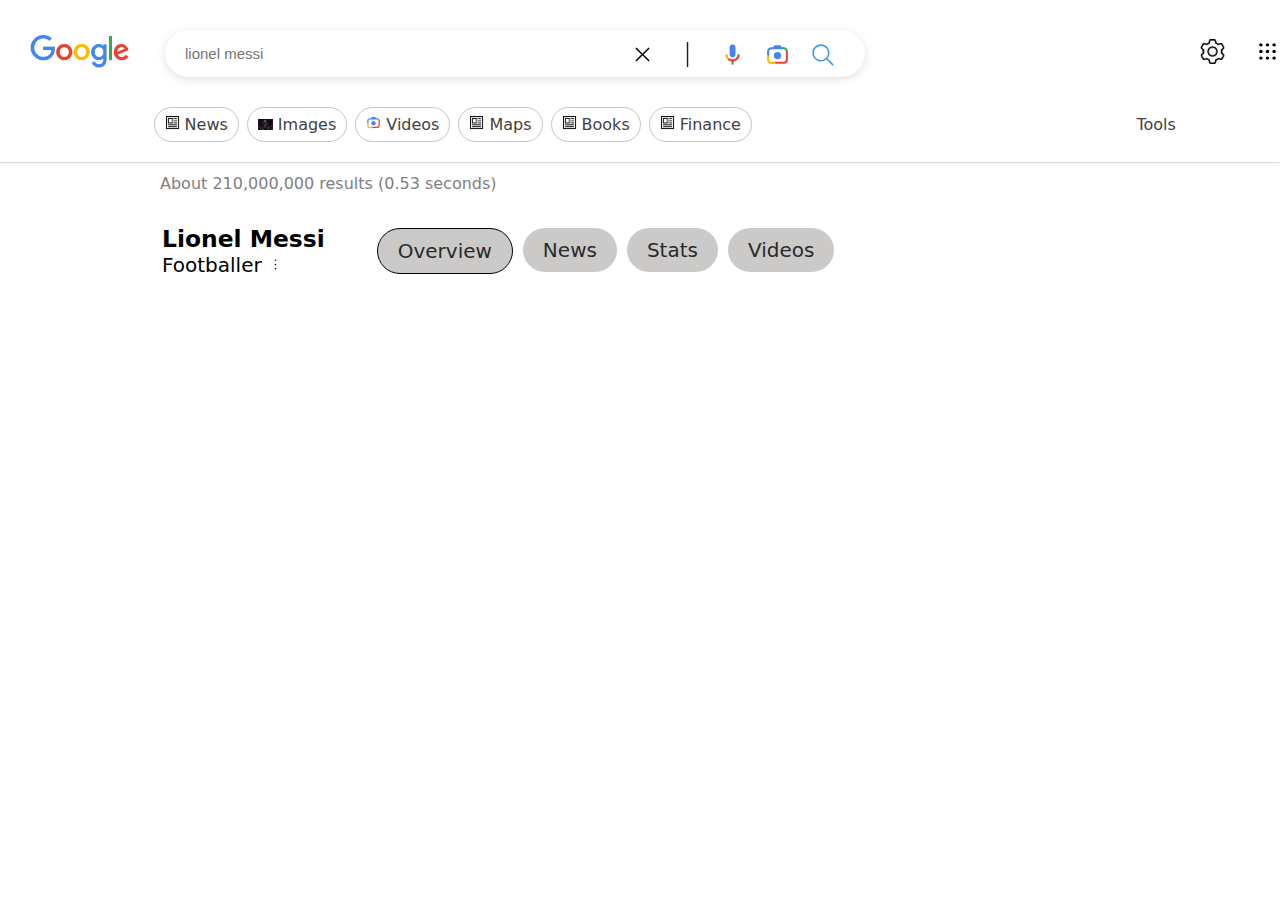
==== index.html @ d9667d5b "first commit" ====
<!DOCTYPE html>
<html lang="en">
  <head>
    <meta charset="UTF-8" />
    <meta http-equiv="X-UA-Compatible" content="IE=edge" />
    <meta name="viewport" content="width=device-width, initial-scale=1.0" />
    <title>Google Search</title>
    <link rel="stylesheet" href="styles.css" />
  </head>
  <body>
    <section class="nav-section">
      <nav class="nav-items">
        <div class="nav-search">
          <a href="#"
            ><img
              src="./img/googlelogo_color.png"
              alt="google-logo"
              width="100px"
          /></a>
          <form class="input-form">
            <div class="input-search">
              <input type="text" placeholder="lionel messi" name="search" />
              <div class="icons">
                <div class="tooltip">
                  <a href="#"
                    ><img src="./img/close_fill.svg" alt="cancel" width="25px"
                  /></a>
                  <span class="tooltiptext">Clear</span>
                </div>
                <div>
                  <a href="#"
                    ><img
                      src="./img/vertical line.png"
                      alt="vertical line"
                      width="25px"
                  /></a>
                </div>
                <div class="tooltip1">
                  <a href="#"
                    ><img src="./img/voicegoogle.png" alt="voice" width="25px"
                  /></a>
                  <span class="tooltiptext">Search by voice</span>
                </div>
                <div class="tooltip2">
                  <a href="#"
                    ><img
                      src="./img/video-google.svg"
                      alt="camera"
                      width="25px"
                  /></a>
                  <span class="tooltiptext">Search by image</span>
                </div>
                <div class="tooltip3">
                  <a href="#"
                    ><img src="./img/searchblue.svg" alt="search" width="25px"
                  /></a>
                  <span class="tooltiptext">Search</span>
                </div>
              </div>
            </div>
          </form>
        </div>
        <div class="apps">
          <div class="tooltip4">
            <a href="#"
              ><img src="./img/settingicon.png" alt="settingicon" width="25px"
            /></a>
            <span class="tooltiptext">Setting</span>
          </div>
          <div class="tooltip5">
            <a href="#"
              ><img src="./img/apps_fill.svg" alt="app" width="25px"
            /></a>
            <span class="tooltiptext">Google apps</span>
          </div>
          <div class="tooltip6">
            <a href="#"
              ><img
                class="profile"
                src="./img/profile.jpg"
                alt="profile"
                width="25px"
            /></a>
            <span class="tooltiptext"
              >Google Account
              <p>Mercy Abu abumercy102@gmail.com</p></span
            >
          </div>
        </div>
      </nav>
      <!-- nav-list section -->
      <div class="list-itemnav">
        <ul class="listitems">
          <a href="#"
            ><li>
              <img src="./img/news-icon.png" alt="news" width="15px" />News
            </li></a
          >
          <a href="#"
            ><li>
              <img src="./img/images.jpg" alt="img" width="15px" />Images
            </li></a
          >
          <a href="#"
            ><li>
              <img
                src="./img/video-google.svg"
                alt="video"
                width="15px"
              />Videos
            </li></a
          >
          <a href="#"
            ><li>
              <img src="./img/news-icon.png" alt="maps" width="15px" />Maps
            </li></a
          >
          <a href="#"
            ><li>
              <img src="./img/news-icon.png" alt="books" width="15px" />Books
            </li></a
          >
          <a href="#"
            ><li>
              <img
                src="./img/news-icon.png"
                alt="finance"
                width="15px"
              />Finance
            </li></a
          >
        </ul>
        <div class="tools">
          <a href="#"><li>Tools</li></a>
        </div>
      </div>
    </section>
    <hr />
    <!-- body section -->
    <section class="body-container">
      <div class="para1">
        <p>About 210,000,000 results (0.53 seconds)</p>
      </div>
      <div class="about-messi">
        <div class="about">
          <h3>Lionel Messi</h3>
          <p>
            Footballer
            <img src="./img/more_vert_fill.svg" alt="more" width="15px" />
          </p>
        </div>
        <!-- <div> -->
          <ul>
            <a href="#"><li class="active">Overview</li></a>
            <a href="#"><li>News</li></a>
            <a href="#"><li>Stats</li></a>
            <a href="#"><li>Videos</li></a>
          </ul>
        <!-- </div> -->
      </div>
    </section>
  </body>
</html>

<!-- You will be working on designing a google search page. Let’s get started.

• Visit <a href="http://www.google.com/"><b><u class="cdx-underline">google.com</u></b></a> and search for either Lionel Messi or Christiano Ronaldo.&nbsp;
• Using HTML and CSS, redesign just the first page of your search result
• Video content in your search result should be replaced with images if you cannot add the actual video content to your design
Scoring Criteria

We would be looking out for;

• How you sectionalize your pages
• Use of font
• Closeness of your design to the search result.
Good luck!! -->
---- styles.css ----
*,
*::before,
*::after {
  margin: 0;
  padding: 0;
  box-sizing: border-box;
}
body {
  font-family: system-ui, -apple-system, BlinkMacSystemFont, "Segoe UI", Roboto,
    Oxygen, Ubuntu, Cantarell, "Open Sans", "Helvetica Neue", sans-serif;
  background: white;
}
/* navigation */
.nav-items {
  display: flex;
  align-items: center;
  padding: 30px;
  gap: 130px;
}
.nav-search {
  display: flex;
  align-items: center;
  gap: 35px;
}
.input-search {
  display: flex;
  align-items: center;
}
.input-form {
  display: flex;
}
.input-form input {
  border: none;
  box-shadow: rgba(99, 99, 99, 0.2) 0px 2px 8px 0px;
  width: 700px;
  padding: 15px 20px;
  border-radius: 30px;
  font-size: 15px;
  color: rgb(201, 196, 196);
}
.icons {
  display: flex;
  gap: 20px;
  text-align: center;
  left: -26%;
  position: relative;
  top: 3px;
  z-index: 1;
}
.apps {
  display: flex;
  gap: 30px;
}
.apps .profile {
  border-radius: 30px;
}
/* tooltip */
.tooltip {
  position: relative;
  display: inline-block;
}
.tooltip .tooltiptext {
  visibility: hidden;
  font-size: 12px;
  width: 35px;
  background-color: rgb(77, 76, 76);
  color: #fff;
  text-align: center;
  padding: 5px 0;
  position: absolute;
  z-index: 1;
  top: 150%;
  left: 93%;
  margin-left: -30px;
  font-weight: 600;
}
.tooltip .tooltiptext::after {
  content: "";
  position: absolute;
  bottom: 100%;
  left: 50%;
  margin-left: -5px;
  border-width: 5px;
  border-style: solid;
  border-color: transparent transparent black transparent;
}
.tooltip:hover .tooltiptext {
  visibility: visible;
}

/* tooltip1 */
.tooltip1 {
  position: relative;
  display: inline-block;
}
.tooltip1 .tooltiptext {
  visibility: hidden;
  font-size: 12px;
  width: 90px;
  background-color: rgb(77, 76, 76);
  color: #fff;
  text-align: center;
  padding: 5px 0;
  position: absolute;
  z-index: 1;
  top: 150%;
  left: 75%;
  margin-left: -52px;
  font-weight: 600;
}
.tooltip1 .tooltiptext::after {
  content: "";
  position: absolute;
  bottom: 100%;
  left: 50%;
  margin-left: -5px;
  border-width: 5px;
  border-style: solid;
  border-color: transparent transparent black transparent;
}
.tooltip1:hover .tooltiptext {
  visibility: visible;
}
/* tooltip2 */
.tooltip2 {
  position: relative;
  display: inline-block;
}
.tooltip2 .tooltiptext {
  visibility: hidden;
  font-size: 12px;
  width: 97px;
  background-color: rgb(77, 76, 76);
  color: #fff;
  text-align: center;
  padding: 5px 0;
  position: absolute;
  z-index: 1;
  top: 150%;
  left: 80%;
  margin-left: -55px;
  font-weight: 600;
}
.tooltip2 .tooltiptext::after {
  content: "";
  position: absolute;
  bottom: 100%;
  left: 50%;
  margin-left: -5px;
  border-width: 5px;
  border-style: solid;
  border-color: transparent transparent black transparent;
}
.tooltip2:hover .tooltiptext {
  visibility: visible;
}
/* tooltip3 */
.tooltip3 {
  position: relative;
  display: inline-block;
}
.tooltip3 .tooltiptext {
  visibility: hidden;
  font-size: 12px;
  width: 50px;
  background-color: rgb(77, 76, 76);
  color: #fff;
  text-align: center;
  padding: 5px 0;
  position: absolute;
  z-index: 1;
  top: 150%;
  left: 80%;
  margin-left: -30px;
  font-weight: 600;
}
.tooltip3 .tooltiptext::after {
  content: "";
  position: absolute;
  bottom: 100%;
  left: 50%;
  margin-left: -5px;
  border-width: 5px;
  border-style: solid;
  border-color: transparent transparent black transparent;
}
.tooltip3:hover .tooltiptext {
  visibility: visible;
}
/* tooltip4 */
.tooltip4 {
  position: relative;
  display: inline-block;
}
.tooltip4 .tooltiptext {
  visibility: hidden;
  width: 50px;
  font-size: 12px;
  background-color: rgb(77, 76, 76);
  color: #fff;
  text-align: center;
  border-radius: 3px;
  padding: 3px 0;
  position: absolute;
  z-index: 1;
  top: 100%;
  left: 50%;
  margin-left: -25px;
  font-weight: 600;
}
.tooltip4:hover {
  background: rgb(242, 241, 241);
  border-radius: 30px;
  /* padding: 4px; */
}
.tooltip4:hover .tooltiptext {
  visibility: visible;
}

/* tooltip5 */
.tooltip5 {
  position: relative;
  display: inline-block;
}
.tooltip5 .tooltiptext {
  visibility: hidden;
  width: 75px;
  font-size: 12px;
  background-color: rgb(77, 76, 76);
  color: #fff;
  text-align: center;
  border-radius: 3px;
  padding: 3px 0;
  position: absolute;
  z-index: 1;
  top: 100%;
  left: 50%;
  margin-left: -35px;
  font-weight: 600;
}
.tooltip5:hover .tooltiptext {
  visibility: visible;
}
.tooltip5:hover {
  background: rgb(242, 241, 241);
  border-radius: 30px;
  /* padding: 4px; */
}
/* tooltip6 */
.tooltip6 {
  position: relative;
  display: inline-block;
}
.tooltip6 .tooltiptext {
  visibility: hidden;
  width: 155px;
  font-size: 12px;
  background-color: rgb(77, 76, 76);
  color: #fff;
  text-align: left;
  border-radius: 3px;
  padding: 3px 8px;
  position: absolute;
  z-index: 1;
  top: 100%;
  left: 0px;
  margin-left: -120px;
  font-weight: 600;
}
.tooltip6:hover .tooltiptext {
  visibility: visible;
}
.tooltip6 .tooltiptext p {
  color: gray;
  text-align: left;
}
.tooltip6:hover {
  background: rgb(242, 241, 241);
  border-radius: 30px;
}

/* nav-list section  */
.list-itemnav {
  width: 76%;
  margin: auto;
  display: flex;
  justify-content: space-between;
  align-items: center;
}
.list-itemnav li {
  list-style-type: none;
  border: 1px solid rgb(200, 195, 195);
  border-radius: 30px;
  padding: 7px 10px;
  color: rgb(67, 65, 65);
}
.list-itemnav li:hover {
  background: rgb(234, 236, 237);
}
.list-itemnav a {
  text-decoration: none;
}
.list-itemnav .listitems img {
  margin-right: 5px;
}
.listitems {
  display: flex;
  gap: 8px;
}
.tools li {
  border: none;
  margin-right: -70px;
}
.tools li:hover {
  background: rgb(234, 236, 237);
  border-radius: 7px;
  text-align: center;
}
hr {
  border-color: rgba(252, 241, 241, 0.366);
  margin-top: 20px;
}
/* .body-container {
  width: 80%;
} */
.body-container .para1 {
  color: gray;
  margin-left: 10em;
  margin-top: 10px;
  font-weight: 400;
}
.about-messi {
  display: flex;
  align-items: center;
  gap: 50px;
  margin-left: 8em;
  margin-top: 30px;
  font-weight: 400;
  font-size: 20px;
}
.about-messi .about {
  margin: 2px;
}
.about-messi li {
  list-style-type: none;
  background: rgb(204, 201, 201);
  border-radius: 30px;
  padding: 10px 20px;
}
.about-messi li:hover {
  background: rgb(156, 153, 153);
}
.about-messi .active {
  border: 1px solid black;
  border-radius: 30px;
  padding: 10px 20px;
}
.about-messi .active:hover {
  background: rgb(204, 201, 201);;
}
.about-messi ul {
  display: flex;
  gap: 10px;
}
.about-messi a {
  text-decoration: none;
  color: rgb(42, 42, 42);
}
.input-form img {
}
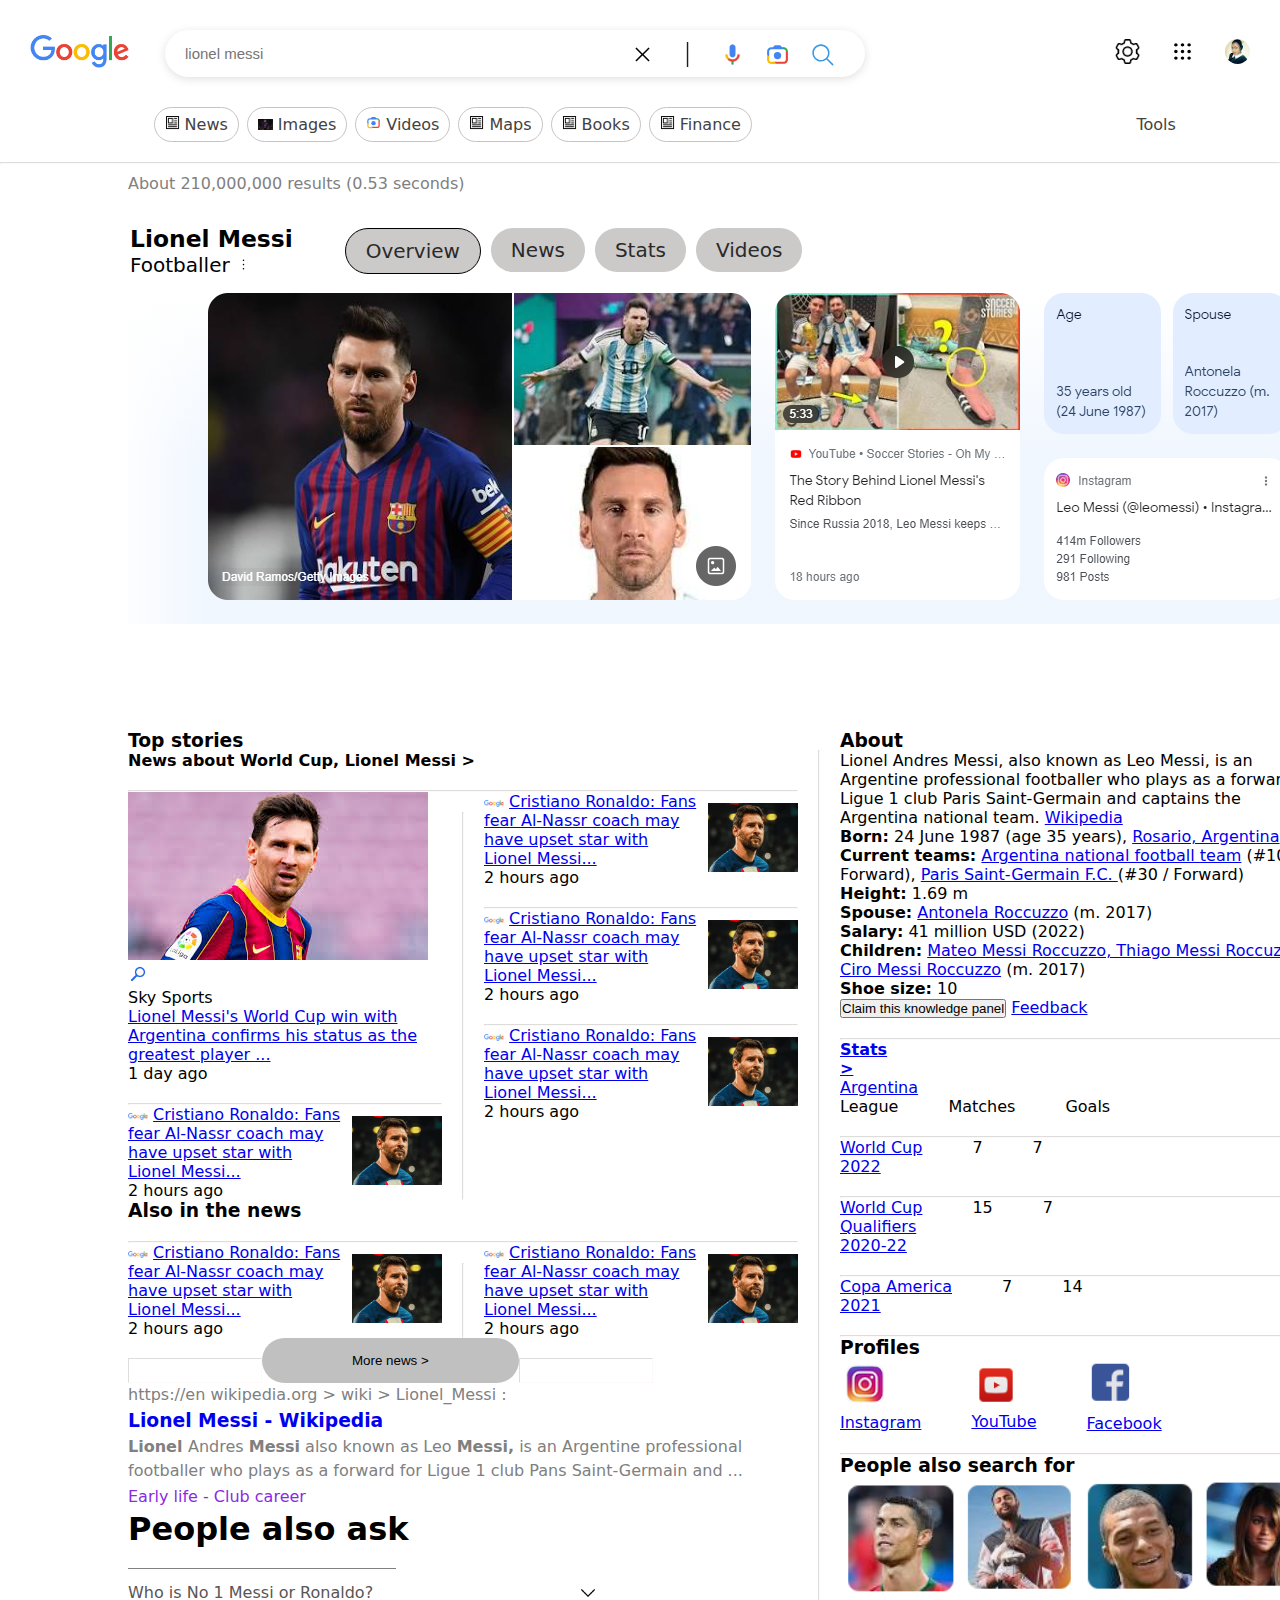
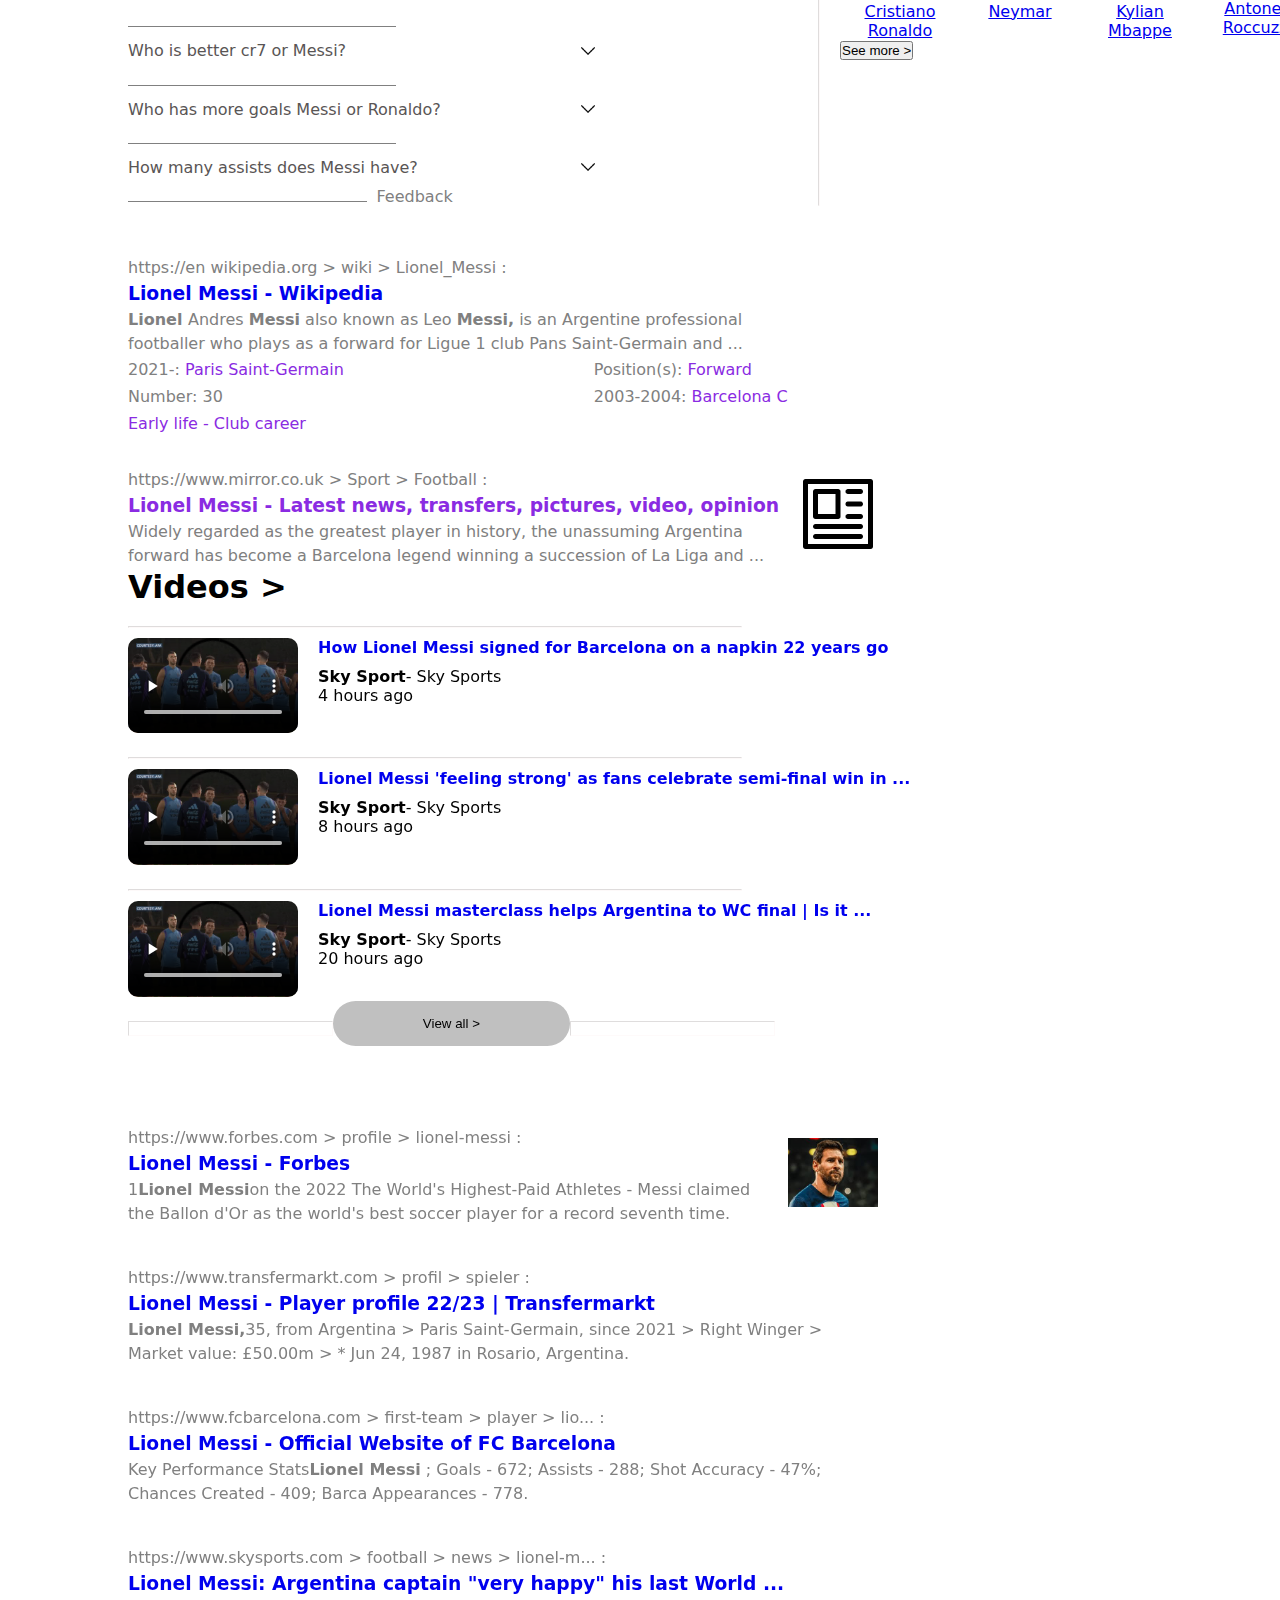
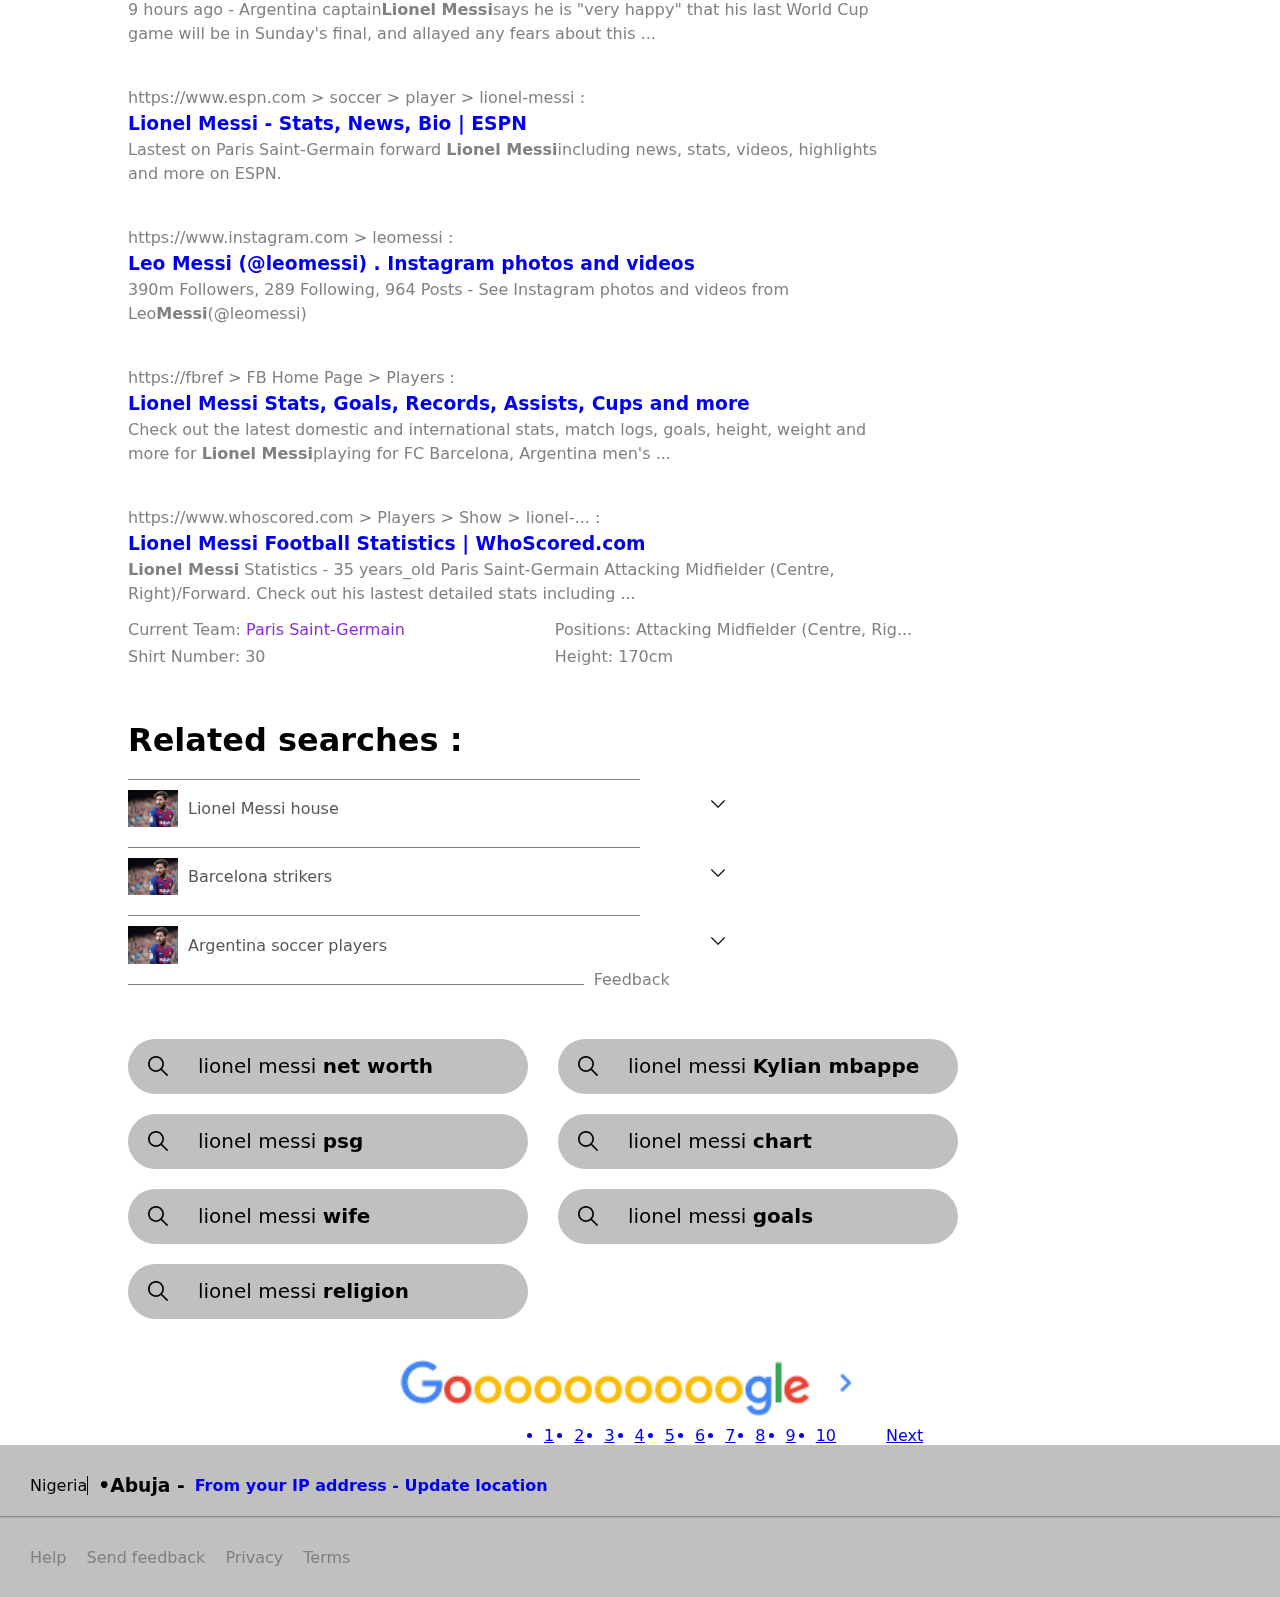
==== commit 01971911: "second commit" ====
--- a/index.html
+++ b/index.html
@@ -137,28 +137,952 @@
     </section>
     <hr />
     <!-- body section -->
-    <section class="body-container">
-      <div class="para1">
-        <p>About 210,000,000 results (0.53 seconds)</p>
-      </div>
-      <div class="about-messi">
-        <div class="about">
-          <h3>Lionel Messi</h3>
-          <p>
-            Footballer
-            <img src="./img/more_vert_fill.svg" alt="more" width="15px" />
-          </p>
-        </div>
-        <!-- <div> -->
+    <main>
+      <section class="body-container">
+        <div class="para1">
+          <p>About 210,000,000 results (0.53 seconds)</p>
+        </div>
+        <div class="about-messi">
+          <div class="about">
+            <h3>Lionel Messi</h3>
+            <p>
+              Footballer
+              <img src="./img/more_vert_fill.svg" alt="more" width="15px" />
+            </p>
+          </div>
+          <!-- <div> -->
           <ul>
             <a href="#"><li class="active">Overview</li></a>
             <a href="#"><li>News</li></a>
             <a href="#"><li>Stats</li></a>
             <a href="#"><li>Videos</li></a>
           </ul>
-        <!-- </div> -->
+          <!-- </div> -->
+        </div>
+      </section>
+      <section>
+        <a href="#"><img src="./img/messi2.PNG" alt="" /></a>
+      </section>
+      <!-- top stories section -->
+      <section class="top-stories-container">
+        <div class="contain-flex">
+          <h3>Top stories</h3>
+          <h4>News about World Cup, Lionel Messi ></h4>
+          <hr />
+          <div class="div-one">
+            <div>
+              <div>
+                <img class="img1" src="./img/images (1).jpg" alt="" />
+                <span>
+                  <img src="./img/bluesearch.png" alt="" width="20px" />
+                  <p>Sky Sports</p>
+                </span>
+                <a href="#"
+                  >Lionel Messi's World Cup win with Argentina confirms his
+                  status as the greatest player ...</a
+                >
+                <p>1 day ago</p>
+              </div>
+              <hr />
+              <div class="givtime-div">
+                <div>
+                  <img
+                    src="./img/googlelogo_color.png"
+                    alt="givtime-sport"
+                    width="20px"
+                  />
+                  <a href="#"
+                    >Cristiano Ronaldo: Fans fear Al-Nassr coach may have upset
+                    star with Lionel Messi...</a
+                  >
+                  <p>2 hours ago</p>
+                </div>
+                <div>
+                  <img src="./img/images (6).jpg" alt="" width="90px" />
+                </div>
+              </div>
+            </div>
+            <hr />
+            <div class="div-two">
+              <div class="givtime-div">
+                <div>
+                  <img
+                    src="./img/googlelogo_color.png"
+                    alt="givtime-sport"
+                    width="20px"
+                  />
+                  <a href="#"
+                    >Cristiano Ronaldo: Fans fear Al-Nassr coach may have upset
+                    star with Lionel Messi...</a
+                  >
+                  <p>2 hours ago</p>
+                </div>
+                <div>
+                  <img src="./img/images (6).jpg" alt="" width="90px" />
+                </div>
+              </div>
+              <hr />
+              <div class="givtime-div">
+                <div>
+                  <img
+                    src="./img/googlelogo_color.png"
+                    alt="sport-bible"
+                    width="20px"
+                  />
+                  <a href="#"
+                    >Cristiano Ronaldo: Fans fear Al-Nassr coach may have upset
+                    star with Lionel Messi...</a
+                  >
+                  <p>2 hours ago</p>
+                </div>
+                <div>
+                  <img src="./img/images (6).jpg" alt="" width="90px" />
+                </div>
+              </div>
+              <hr />
+              <div class="givtime-div">
+                <div>
+                  <img
+                    src="./img/googlelogo_color.png"
+                    alt="givtime-sport"
+                    width="20px"
+                  />
+                  <a href="#"
+                    >Cristiano Ronaldo: Fans fear Al-Nassr coach may have upset
+                    star with Lionel Messi...</a
+                  >
+                  <p>2 hours ago</p>
+                </div>
+                <div>
+                  <img src="./img/images (6).jpg" alt="" width="90px" />
+                </div>
+              </div>
+            </div>
+          </div>
+          <div>
+            <h3>Also in the news</h3>
+          </div>
+          <hr />
+          <div class="also-div">
+            <div class="givtime-div">
+              <div>
+                <img
+                  src="./img/googlelogo_color.png"
+                  alt="givtime-sport"
+                  width="20px"
+                />
+                <a href="#"
+                  >Cristiano Ronaldo: Fans fear Al-Nassr coach may have upset
+                  star with Lionel Messi...</a
+                >
+                <p>2 hours ago</p>
+              </div>
+              <div>
+                <img src="./img/images (6).jpg" alt="" width="90px" />
+              </div>
+            </div>
+            <hr />
+            <div class="givtime-div">
+              <div>
+                <img
+                  src="./img/googlelogo_color.png"
+                  alt="givtime-sport"
+                  width="20px"
+                />
+                <a href="#"
+                  >Cristiano Ronaldo: Fans fear Al-Nassr coach may have upset
+                  star with Lionel Messi...</a
+                >
+                <p>2 hours ago</p>
+              </div>
+              <div>
+                <img src="./img/images (6).jpg" alt="" width="90px" />
+              </div>
+            </div>
+          </div>
+          <div class="viewall-btn">
+            <hr />
+            <button>More news ></button>
+            <hr />
+          </div>
+          <div>
+            <div class="wiki-div">
+              <a href="#"
+                ><p class="wiki-para">
+                  https://en wikipedia.org > wiki > Lionel_Messi :
+                </p></a
+              >
+              <a href="#"><h3>Lionel Messi - Wikipedia</h3></a>
+              <p>
+                <b>Lionel </b>Andres <b>Messi</b> also known as Leo
+                <b>Messi,</b> is an Argentine professional footballer who plays
+                as a forward for Ligue 1 club Pans Saint-Germain and ...
+              </p>
+            </div>
+            <div class="wiki-divv">
+              <a href="#"><p class="early-link">Early life - Club career</p></a>
+            </div>
+          </div>
+          <!-- question section -->
+          <section class="frequent-questions">
+            <div class="questions">
+              <div>
+                <h1>People also ask</h1>
+              </div>
+              <hr />
+              <details>
+                <summary>
+                  Who is No 1 Messi or Ronaldo?<img
+                    src="./img/drop-down.png"
+                    alt="drop-down"
+                    width="20px"
+                  />
+                </summary>
+                <p class="dpara">
+                  Who has scored the most goals between Messi and Ronaldo?
+                  <strong
+                    >Ronaldo has scored 804 goals in 1106 games while Messi has
+                    scored 759 goals in 957 games.</strong
+                  >
+                </p>
+                <a href="#"
+                  ><p class="sportp">
+                    https://www.sportskeeda.com › football › ronaldo-vs-messi
+                  </p>
+                  <h3>Messi vs Ronaldo - Sportskeeda</h3></a
+                >
+                <p class="searchfor">
+                  Search for:
+                  <a href="#"><span>Who is No 1 Messi or Ronaldo?</span></a>
+                </p>
+              </details>
+              <hr />
+
+              <details>
+                <summary>
+                  Who is better cr7 or Messi?
+                  <img src="./img/drop-down.png" alt="drop-down" width="20px" />
+                </summary>
+                <p class="dpara">
+                  <strong
+                    >Ronaldo has scored 701 goals at all club competitions while
+                    Messi has 695</strong
+                  >
+                  – making them the leading goal scorers at club level in
+                  football history. But the Portuguese has played 100 more games
+                  than Messi, giving the latter a better game per goal average.
+                  24 NOV 2022
+                </p>
+                <a href="#"
+                  ><p class="sportp">
+                    https://www.aljazeera.com › sports › 2022/11/24 › ronald...
+                  </p>
+                  <h3>
+                    Ronaldo vs Messi: The numbers compared - Al Jazeera
+                  </h3></a
+                >
+                <p class="searchfor">
+                  Search for:
+                  <a href="#"><span> Who is better cr7 or Messi?</span></a>
+                </p>
+              </details>
+              <hr />
+
+              <details>
+                <summary>
+                  Who has more goals Messi or Ronaldo?
+                  <img src="./img/drop-down.png" alt="drop-down" width="20px" />
+                </summary>
+                <p class="dpara">
+                  While Ronaldo has netted 819 goals in 1,144 matches,
+                  <strong>Messi has scored 796 goals in 1,023 games.</strong>
+                  6 days ago
+                </p>
+                <a href="#"
+                  ><p class="sportp">
+                    https://www.sportsadda.com › football › features ›
+                    cristian...
+                  </p>
+                  <h3>
+                    Cristiano Ronaldo vs Lionel Messi stats: Comparing
+                    football's two greats
+                  </h3></a
+                >
+                <p class="searchfor">
+                  Search for:
+                  <a href="#"
+                    ><span> Who has more goals Messi or Ronaldo?</span></a
+                  >
+                </p>
+              </details>
+              <hr />
+
+              <details>
+                <summary>
+                  How many assists does Messi have?
+                  <img src="./img/drop-down.png" alt="drop-down" width="20px" />
+                </summary>
+                <p class="dpara">
+                  Lionel Messi has <strong>11 assists</strong>
+                  after 15 match days in the season 2022/2023. With these
+                  statistics he ranks number 1 in the Ligue 1. He also has a
+                  total of 52 chances created. With these statistics he ranks
+                  number 1 in the Ligue 1.
+                </p>
+                <a href="#"
+                  ><p class="sportp">
+                    https://one-versus-one.com › players › Lionel-Andres-Messi
+                  </p>
+                  <h3>
+                    Lionel Messi | Football Stats & Goals | Performance
+                    2022/2023
+                  </h3></a
+                >
+                <p class="searchfor">
+                  Search for:
+                  <a href="#"
+                    ><span> How many assists does Messi have?</span></a
+                  >
+                </p>
+              </details>
+              <div class="feedback-div">
+                <hr />
+                <p>Feedback</p>
+              </div>
+            </div>
+          </section>
+        </div>
+
+        <hr />
+        <div class="div-three-about">
+          <div>
+            <h3>About</h3>
+            <p>
+              Lionel Andres Messi, also known as Leo Messi, is an Argentine
+              professional footballer who plays as a forward for Ligue 1 club
+              Paris Saint-Germain and captains the Argentina national team.
+              <a href="#">Wikipedia</a>
+            </p>
+            <p>
+              <b>Born:</b> 24 June 1987 (age 35 years),
+              <a href="#">Rosario, Argentina</a>
+            </p>
+            <p>
+              <b>Current teams:</b>
+              <a href="#">Argentina national football team</a> (#10 / Forward),
+              <a href="#">Paris Saint-Germain F.C. </a> (#30 / Forward)
+            </p>
+            <p><b>Height:</b> 1.69 m</p>
+            <p><b>Spouse:</b> <a href="#"> Antonela Roccuzzo</a> (m. 2017)</p>
+            <p><b>Salary:</b> 41 million USD (2022)</p>
+            <p>
+              <b>Children:</b>
+              <a href="#">
+                Mateo Messi Roccuzzo, Thiago Messi Roccuzzo, Ciro Messi
+                Roccuzzo</a
+              >
+              (m. 2017)
+            </p>
+            <p><b>Shoe size:</b> 10</p>
+          </div>
+          <div>
+            <button>Claim this knowledge panel</button>
+            <a href="#">Feedback</a>
+          </div>
+          <hr />
+          <div>
+            <a href="#"><h4>Stats</h4></a>
+            <a href="#"><h4>></h4></a>
+          </div>
+          <div>
+            <a href="#"><p>Argentina</p></a>
+          </div>
+          <div class="argentina">
+            <p>League</p>
+            <p>Matches</p>
+            <p>Goals</p>
+          </div>
+          <hr />
+          <div class="argentina">
+            <a href="#"
+              ><p>World Cup<br />2022</p></a
+            >
+            <p>7</p>
+            <p>7</p>
+          </div>
+          <hr />
+          <div class="argentina">
+            <a href="#"
+              ><p>World Cup<br />Qualifiers<br />2020-22</p></a
+            >
+            <p>15</p>
+            <p>7</p>
+          </div>
+          <hr />
+          <div class="argentina">
+            <a href="#"
+              ><p>Copa America<br />2021</p></a
+            >
+            <p>7</p>
+            <p>14</p>
+          </div>
+          <hr />
+          <div>
+            <h3>Profiles</h3>
+            <div class="profile-media">
+              <div>
+                <a href="#"
+                  ><img
+                    src="./img/instagram.PNG"
+                    alt="instagram"
+                    width="50px"
+                  />
+                  <p>Instagram</p></a
+                >
+              </div>
+              <div>
+                <a href="#"
+                  ><img src="./img/youtube.PNG" alt="youtube" width="50px" />
+                  <p>YouTube</p></a
+                >
+              </div>
+              <div>
+                <a href="#"
+                  ><img src="./img/facebook.PNG" alt="facebook" width="50px" />
+                  <p>Facebook</p></a
+                >
+              </div>
+            </div>
+          </div>
+          <hr />
+          <div>
+            <h3>People also search for</h3>
+            <div class="profile-div">
+              <div>
+                <a href="#"
+                  ><img src="./img/cristiano.PNG" alt="Ronaldo" width="120px" />
+                  <p>
+                    Cristiano <br />
+                    Ronaldo
+                  </p></a
+                >
+              </div>
+              <div>
+                <a href="#"
+                  ><img src="./img/neymar.PNG" alt="Neymar" width="120px" />
+                  <p>Neymar</p></a
+                >
+              </div>
+              <div>
+                <a href="#"
+                  ><img src="./img/kylian.PNG" alt="kylian" width="120px" />
+                  <p>
+                    Kylian <br />
+                    Mbappe
+                  </p></a
+                >
+              </div>
+              <div>
+                <a href="#"
+                  ><img src="./img/antonia.PNG" alt="Antonela" width="120px" />
+                  <p>
+                    Antonela <br />
+                    Roccuzzo
+                  </p></a
+                >
+              </div>
+            </div>
+          </div>
+          <button>See more ></button>
+        </div>
+      </section>
+
+      <!-- wikipedia section -->
+      <section class="wiki-section">
+        <div class="wiki-div">
+          <a href="#"
+            ><p class="wiki-para">
+              https://en wikipedia.org > wiki > Lionel_Messi :
+            </p></a
+          >
+          <a href="#"><h3>Lionel Messi - Wikipedia</h3></a>
+          <p>
+            <b>Lionel </b>Andres <b>Messi</b> also known as Leo <b>Messi,</b> is
+            an Argentine professional footballer who plays as a forward for
+            Ligue 1 club Pans Saint-Germain and ...
+          </p>
+        </div>
+        <div class="wiki-divv">
+          <div>
+            <a href="#"
+              ><p>2021-: <span>Paris Saint-Germain</span></p></a
+            >
+            <p>Number: 30</p>
+            <a href="#"><p class="early-link">Early life - Club career</p></a>
+          </div>
+          <div>
+            <a href="#"
+              ><p>Position(s): <span> Forward</span></p></a
+            >
+            <a href="#"
+              ><p>2003-2004: <span> Barcelona C</span></p></a
+            >
+          </div>
+        </div>
+        <div class="mirror-div">
+          <div>
+            <a href="#"><p>https://www.mirror.co.uk > Sport > Football :</p></a>
+            <a href="#"
+              ><h3>
+                Lionel Messi - Latest news, transfers, pictures, video, opinion
+              </h3></a
+            >
+            <a href="#"
+              ><p>
+                Widely regarded as the greatest player in history, the
+                unassuming Argentina forward has become a Barcelona legend
+                winning a succession of La Liga and ...
+              </p></a
+            >
+          </div>
+          <div>
+            <img src="./img/news-icon.png" width="80px" alt="" />
+          </div>
+        </div>
+      </section>
+      <!-- videos section -->
+      <section class="video-section">
+        <div>
+          <h1>Videos ></h1>
+        </div>
+        <hr />
+        <div class="signed-video">
+          <div>
+            <video src="./img/video.mp4" controls width="170px"></video>
+          </div>
+          <div>
+            <a href="#"
+              ><h4>
+                How Lionel Messi signed for Barcelona on a napkin 22 years go
+              </h4></a
+            >
+            <p><b>Sky Sport</b>- Sky Sports</p>
+            <p>4 hours ago</p>
+          </div>
+        </div>
+        <hr />
+        <div class="feeling-video">
+          <div>
+            <video src="./img/video.mp4" controls width="170px"></video>
+          </div>
+          <div>
+            <a href="#"
+              ><h4>
+                Lionel Messi 'feeling strong' as fans celebrate semi-final win
+                in ...
+              </h4></a
+            >
+            <p><b>Sky Sport</b>- Sky Sports</p>
+            <p>8 hours ago</p>
+          </div>
+        </div>
+        <hr />
+        <div class="masterclass-video">
+          <div>
+            <video src="./img/video.mp4" controls width="170px"></video>
+          </div>
+          <div>
+            <a href="#"
+              ><h4>
+                Lionel Messi masterclass helps Argentina to WC final | Is it ...
+              </h4></a
+            >
+            <p><b>Sky Sport</b>- Sky Sports</p>
+            <p>20 hours ago</p>
+          </div>
+        </div>
+        <div class="viewall-btn">
+          <hr />
+          <button>View all ></button>
+          <hr />
+        </div>
+      </section>
+      <!-- forbes section -->
+      <section class="website-section">
+        <div class="forbes-div">
+          <div>
+            <a href="#"
+              ><p>https://www.forbes.com > profile > lionel-messi :</p></a
+            >
+            <a href="#"><h3>Lionel Messi - Forbes</h3></a>
+            <a href="#"
+              ><p>
+                1<b>Lionel Messi</b>on the 2022 The World's Highest-Paid
+                Athletes - Messi claimed the Ballon d'Or as the world's best
+                soccer player for a record seventh time.
+              </p></a
+            >
+          </div>
+          <div>
+            <img src="./img/images (6).jpg" alt="" width="90px" />
+          </div>
+        </div>
+        <div class="transfermarkt-div">
+          <a href="#"
+            ><p>https://www.transfermarkt.com > profil > spieler :</p></a
+          >
+          <a href="#"
+            ><h3>Lionel Messi - Player profile 22/23 | Transfermarkt</h3></a
+          >
+          <a href="#"
+            ><p>
+              <b>Lionel Messi,</b>35, from Argentina > Paris Saint-Germain,
+              since 2021 > Right Winger > Market value: £50.00m > * Jun 24, 1987
+              in Rosario, Argentina.
+            </p></a
+          >
+        </div>
+        <div class="fcbarcelona-div">
+          <a href="#"
+            ><p>
+              https://www.fcbarcelona.com > first-team > player > lio... :
+            </p></a
+          >
+          <a href="#"
+            ><h3>Lionel Messi - Official Website of FC Barcelona</h3></a
+          >
+          <a href="#"
+            ><p>
+              Key Performance Stats<b>Lionel Messi</b> ; Goals - 672; Assists -
+              288; Shot Accuracy - 47%; Chances Created - 409; Barca Appearances
+              - 778.
+            </p></a
+          >
+        </div>
+        <div class="skysports-div">
+          <a href="#"
+            ><p>
+              https://www.skysports.com > football > news > lionel-m... :
+            </p></a
+          >
+          <a href="#"
+            ><h3>
+              Lionel Messi: Argentina captain "very happy" his last World ...
+            </h3></a
+          >
+          <a href="#"
+            ><p>
+              9 hours ago - Argentina captain<b>Lionel Messi</b>says he is "very
+              happy" that his last World Cup game will be in Sunday's final, and
+              allayed any fears about this ...
+            </p></a
+          >
+        </div>
+        <div class="espn-div">
+          <a href="#"
+            ><p>https://www.espn.com > soccer > player > lionel-messi :</p></a
+          >
+          <a href="#"><h3>Lionel Messi - Stats, News, Bio | ESPN</h3></a>
+          <a href="#"
+            ><p>
+              Lastest on Paris Saint-Germain forward
+              <b>Lionel Messi</b>including news, stats, videos, highlights and
+              more on ESPN.
+            </p></a
+          >
+        </div>
+        <div class="instagram-div">
+          <a href="#"><p>https://www.instagram.com > leomessi :</p></a>
+          <a href="#"
+            ><h3>Leo Messi (@leomessi) . Instagram photos and videos</h3></a
+          >
+          <a href="#"
+            ><p>
+              390m Followers, 289 Following, 964 Posts - See Instagram photos
+              and videos from Leo<b>Messi</b>(@leomessi)
+            </p></a
+          >
+        </div>
+        <div class="fbref-div">
+          <a href="#"><p>https://fbref > FB Home Page > Players :</p></a>
+          <a href="#"
+            ><h3>
+              Lionel Messi Stats, Goals, Records, Assists, Cups and more
+            </h3></a
+          >
+          <a href="#"
+            ><p>
+              Check out the latest domestic and international stats, match logs,
+              goals, height, weight and more for <b>Lionel Messi</b>playing for
+              FC Barcelona, Argentina men's ...
+            </p></a
+          >
+        </div>
+        <div class="whoscored-div">
+          <a href="#"
+            ><p>https://www.whoscored.com > Players > Show > lionel-... :</p></a
+          >
+          <a href="#"
+            ><h3>Lionel Messi Football Statistics | WhoScored.com</h3></a
+          >
+          <a href="#"
+            ><p>
+              <b>Lionel Messi</b> Statistics - 35 years_old Paris Saint-Germain
+              Attacking Midfielder (Centre, Right)/Forward. Check out his
+              lastest detailed stats including ...
+            </p></a
+          >
+        </div>
+
+        <div class="current-team">
+          <div>
+            <a href="#"
+              ><p>
+                Current Team: <span class="span-span">Paris Saint-Germain</span>
+              </p></a
+            >
+            <p>Shirt Number: 30</p>
+          </div>
+          <div>
+            <a href="#"
+              ><p>
+                Positions: <span> Attacking Midfielder (Centre, Rig...</span>
+              </p></a
+            >
+            <a href="#"
+              ><p>Height: <span> 170cm</span></p></a
+            >
+          </div>
+        </div>
+      </section>
+
+      <!-- related searches -->
+      <section class="related-searches">
+        <div class="related-questions">
+          <div>
+            <h1>Related searches :</h1>
+          </div>
+          <hr />
+          <details class="details-second">
+            <summary class="summary-second">
+              <div class="summary-div">
+                <div class="messi-house">
+                  <img src="./img/images (3).jpg" alt="" width="50px" />
+                  <p>Lionel Messi house</p>
+                </div>
+                <div>
+                  <img src="./img/drop-down.png" alt="drop-down" width="20px" />
+                </div>
+              </div>
+            </summary>
+            <p class="dparag">
+              Who has scored the most goals between Messi and Ronaldo?
+              <strong
+                >Ronaldo has scored 804 goals in 1106 games while Messi has
+                scored 759 goals in 957 games.</strong
+              >
+            </p>
+            <a href="#"
+              ><p class="sportp">
+                https://www.sportskeeda.com › football › ronaldo-vs-messi
+              </p>
+              <h3>Messi vs Ronaldo - Sportskeeda</h3></a
+            >
+            <p class="searchfor">
+              Search for:
+              <a href="#"><span>Who is No 1 Messi or Ronaldo?</span></a>
+            </p>
+          </details>
+          <hr />
+          <details class="details-second">
+            <summary class="summary-second">
+              <div class="summary-div">
+                <div class="messi-house">
+                  <img src="./img/images (3).jpg" alt="" width="50px" />
+                  <p>Barcelona strikers</p>
+                </div>
+                <div>
+                  <img src="./img/drop-down.png" alt="drop-down" width="20px" />
+                </div>
+              </div>
+            </summary>
+            <p class="dparag">
+              Who has scored the most goals between Messi and Ronaldo?
+              <strong
+                >Ronaldo has scored 804 goals in 1106 games while Messi has
+                scored 759 goals in 957 games.</strong
+              >
+            </p>
+            <a href="#"
+              ><p class="sportp">
+                https://www.sportskeeda.com › football › ronaldo-vs-messi
+              </p>
+              <h3>Messi vs Ronaldo - Sportskeeda</h3></a
+            >
+            <p class="searchfor">
+              Search for:
+              <a href="#"><span>Who is No 1 Messi or Ronaldo?</span></a>
+            </p>
+          </details>
+          <hr />
+
+          <details class="details-second">
+            <summary class="summary-second">
+              <div class="summary-div">
+                <div class="messi-house">
+                  <img src="./img/images (3).jpg" alt="" width="50px" />
+                  <p>Argentina soccer players</p>
+                </div>
+                <div>
+                  <img src="./img/drop-down.png" alt="drop-down" width="20px" />
+                </div>
+              </div>
+            </summary>
+            <p class="dparag">
+              Who has scored the most goals between Messi and Ronaldo?
+              <strong
+                >Ronaldo has scored 804 goals in 1106 games while Messi has
+                scored 759 goals in 957 games.</strong
+              >
+            </p>
+            <a href="#"
+              ><p class="sportp">
+                https://www.sportskeeda.com › football › ronaldo-vs-messi
+              </p>
+              <h3>Messi vs Ronaldo - Sportskeeda</h3></a
+            >
+            <p class="searchfor">
+              Search for:
+              <a href="#"><span>Who is No 1 Messi or Ronaldo?</span></a>
+            </p>
+          </details>
+          <div class="feedback-divv">
+            <hr />
+            <p>Feedback</p>
+          </div>
+        </div>
+      </section>
+
+      <!-- previous search section -->
+      <section class="inputsearch-flex">
+        <div class="inputsearch-display">
+          <div class="last-form">
+            <form class="last-search">
+              <input type="text" name="" />
+              <div class="img">
+                <img src="./img/search-black.png" alt="search" width="20px" />
+                <a href="#"
+                  ><p>lionel messi <b> net worth</b></p></a
+                >
+              </div>
+            </form>
+          </div>
+          <div class="last-form">
+            <form class="last-search">
+              <input type="text" name="" />
+              <div class="img">
+                <img src="./img/search-black.png" alt="search" width="20px" />
+                <a href="#"
+                  ><p>lionel messi <b> psg</b></p></a
+                >
+              </div>
+            </form>
+          </div>
+          <div class="last-form">
+            <form class="last-search">
+              <input type="text" name="" />
+              <div class="img">
+                <img src="./img/search-black.png" alt="search" width="20px" />
+                <a href="#"
+                  ><p>lionel messi <b> wife</b></p></a
+                >
+              </div>
+            </form>
+          </div>
+          <div class="last-form">
+            <form class="last-search">
+              <input type="text" name="" />
+              <div class="img">
+                <img src="./img/search-black.png" alt="search" width="20px" />
+                <a href="#"
+                  ><p>lionel messi <b> religion</b></p></a
+                >
+              </div>
+            </form>
+          </div>
+        </div>
+        <div>
+          <div class="last-form">
+            <form class="last-search">
+              <input type="text" name="" />
+              <div class="img">
+                <img src="./img/search-black.png" alt="search" width="20px" />
+                <a href="#"
+                  ><p>lionel messi <b> Kylian mbappe</b></p></a
+                >
+              </div>
+            </form>
+          </div>
+          <div class="last-form">
+            <form class="last-search">
+              <input type="text" name="" />
+              <div class="img">
+                <img src="./img/search-black.png" alt="search" width="20px" />
+                <a href="#"
+                  ><p>lionel messi <b> chart</b></p></a
+                >
+              </div>
+            </form>
+          </div>
+          <div class="last-form">
+            <form class="last-search">
+              <input type="text" name="" />
+              <div class="img">
+                <img src="./img/search-black.png" alt="search" width="20px" />
+                <a href="#"
+                  ><p>lionel messi <b> goals</b></p></a
+                >
+              </div>
+            </form>
+          </div>
+        </div>
+      </section>
+      <section class="gooogle-div">
+        <img src="./img/gooogle.PNG" alt="google" width="500px" />
+        <div class="goooogle-div">
+          <ul class="goooogle-ul">
+            <a href="#"><li>1</li></a>
+            <a href="#"><li>2</li></a>
+            <a href="#"><li>3</li></a>
+            <a href="#"><li>4</li></a>
+            <a href="#"><li>5</li></a>
+            <a href="#"><li>6</li></a>
+            <a href="#"><li>7</li></a>
+            <a href="#"><li>8</li></a>
+            <a href="#"><li>9</li></a>
+            <a href="#"><li>10</li></a>
+          </ul>
+          <a href="#"><p>Next</p></a>
+        </div>
+      </section>
+    </main>
+    <!-- footer section -->
+    <footer class="footer-div">
+      <div class="footer-abj">
+        <p>Nigeria</p>
+        <h3>&bull;Abuja -</h3>
+        <a href="#"><h4>From your IP address - Update location</h4></a>
       </div>
-    </section>
+      <hr />
+      <div class="footer-list">
+        <ul>
+          <a href="#"><li>Help</li></a>
+          <a href="#"><li>Send feedback</li></a>
+          <a href="#"><li>Privacy</li></a>
+          <a href="#"><li>Terms</li></a>
+        </ul>
+      </div>
+    </footer>
   </body>
 </html>
 
--- a/styles.css
+++ b/styles.css
@@ -15,7 +15,8 @@
   display: flex;
   align-items: center;
   padding: 30px;
-  gap: 130px;
+  justify-content: space-between;
+  /* gap: 200px; */
 }
 .nav-search {
   display: flex;
@@ -320,12 +321,15 @@
   border-color: rgba(252, 241, 241, 0.366);
   margin-top: 20px;
 }
-/* .body-container {
+
+/* body section */
+
+main {
   width: 80%;
-} */
+  margin: auto;
+}
 .body-container .para1 {
   color: gray;
-  margin-left: 10em;
   margin-top: 10px;
   font-weight: 400;
 }
@@ -333,7 +337,6 @@
   display: flex;
   align-items: center;
   gap: 50px;
-  margin-left: 8em;
   margin-top: 30px;
   font-weight: 400;
   font-size: 20px;
@@ -356,7 +359,7 @@
   padding: 10px 20px;
 }
 .about-messi .active:hover {
-  background: rgb(204, 201, 201);;
+  background: rgb(204, 201, 201);
 }
 .about-messi ul {
   display: flex;
@@ -366,5 +369,524 @@
   text-decoration: none;
   color: rgb(42, 42, 42);
 }
-.input-form img {
-}
+/* .input-form img {
+} */
+
+/* wikipedia section */
+.wiki-section {
+  margin-top: 50px;
+}
+.wiki-div {
+  line-height: 1.5;
+}
+.wiki-div a {
+  text-decoration: none;
+}
+.wiki-div a:hover {
+  text-decoration: underline;
+}
+.wiki-div p {
+  color: gray;
+  width: 670px;
+  font-weight: 500;
+}
+.wiki-divv {
+  display: flex;
+  gap: 250px;
+  line-height: 1.7;
+}
+.wiki-divv .early-link {
+  color: blueviolet;
+}
+.wiki-divv a {
+  text-decoration: none;
+  font-weight: 500;
+}
+.wiki-divv p {
+  color: gray;
+}
+.wiki-divv span {
+  color: blueviolet;
+}
+.wiki-divv a:hover {
+  text-decoration: underline;
+}
+.mirror-div {
+  margin-top: 30px;
+  line-height: 1.5;
+  width: 750px;
+  display: flex;
+  gap: 10px;
+  align-items: center;
+}
+.mirror-div a {
+  text-decoration: none;
+  /* font-weight: 500; */
+  color: blueviolet;
+}
+.mirror-div p {
+  color: gray;
+}
+.mirror-div a:hover {
+  text-decoration: underline;
+}
+
+/* top stories section */
+.top-stories-container {
+  display: flex;
+  gap: 20px;
+  /* justify-content: space-between; */
+  margin-top: 5em;
+}
+.contain-flex {
+  /* display: flex; */
+}
+.div-one {
+  display: flex;
+  gap: 20px;
+}
+.also-div {
+  display: flex;
+  gap: 20px;
+  /* align-items: center; */
+}
+.argentina {
+  display: flex;
+  gap: 50px;
+  /* align-items: center; */
+}
+.profile-media {
+  display: flex;
+  gap: 50px;
+  align-items: center;
+  /* text-align: center; */
+}
+.profile-div {
+  display: flex;
+  /* gap: 10px; */
+  /* align-items: center; */
+  text-align: center;
+}
+.givtime-div {
+  display: flex;
+  gap: 10px;
+  align-items: center;
+}
+*/
+/* video section */
+.video-section {
+  margin-top: 50px;
+}
+.video-section hr {
+  width: 60%;
+  margin-bottom: 10px;
+}
+.video-section h4 {
+  margin-bottom: 10px;
+}
+.video-section a {
+  text-decoration: none;
+}
+.video-section a:hover {
+  text-decoration: underline;
+}
+.viewall-btn {
+  display: flex;
+}
+.viewall-btn hr {
+  width: 20%;
+}
+.viewall-btn button {
+  padding: 15px 90px;
+  background: silver;
+  border-radius: 30px;
+  border: none;
+}
+.signed-video {
+  display: flex;
+  gap: 20px;
+}
+.video-section video {
+  border-radius: 10px;
+}
+.feeling-video {
+  display: flex;
+  gap: 20px;
+}
+.masterclass-video {
+  display: flex;
+  gap: 20px;
+}
+
+/* questions sections */
+.questions h1 {
+  /* font-size: 2.5rem; */
+  /* line-height: 1.5; */
+  /* margin-bottom: 2.5rem; */
+}
+details {
+  color: rgb(89, 85, 85);
+  font-weight: 500;
+  cursor: pointer;
+  /* padding: 0.8em 2.2em 0.8em 1.2em; */
+  width: 470px;
+  line-height: 1.7;
+}
+
+.frequent-questions hr {
+  height: 1px;
+  width: 40%;
+  background: gray;
+  border: none;
+}
+summary {
+  margin-top: 10px;
+  display: flex;
+  justify-content: space-between;
+  align-items: center;
+}
+details strong {
+  color: black;
+}
+details .sportp {
+  color: black;
+}
+details .searchfor {
+  color: black;
+  margin-top: 10px;
+}
+details a {
+  text-decoration: none;
+}
+details a:hover {
+  text-decoration: underline;
+}
+.dpara {
+  margin-top: 20px;
+}
+.feedback-div {
+  width: 89%;
+  display: flex;
+  gap: 10px;
+}
+.feedback-div p {
+  color: gray;
+  margin-top: 6px;
+}
+
+/* website section */
+.website-section {
+  margin-top: 5em;
+}
+.forbes-div {
+  line-height: 1.5;
+  width: 750px;
+  display: flex;
+  gap: 10px;
+  align-items: center;
+}
+.forbes-div a {
+  text-decoration: none;
+  font-weight: 500;
+  /* color: blueviolet; */
+}
+.forbes-div p {
+  color: gray;
+}
+.forbes-div a:hover {
+  text-decoration: underline gray;
+}
+.transfermarkt-div {
+  margin-top: 40px;
+  line-height: 1.5;
+  width: 750px;
+}
+.transfermarkt-div a {
+  text-decoration: none;
+  font-weight: 500;
+  /* color: blueviolet; */
+}
+.transfermarkt-div p {
+  color: gray;
+}
+.transfermarkt-div a:hover {
+  text-decoration: underline gray;
+}
+
+.fcbarcelona-div {
+  margin-top: 40px;
+  line-height: 1.5;
+  width: 750px;
+}
+.fcbarcelona-div a {
+  text-decoration: none;
+  font-weight: 500;
+  /* color: blueviolet; */
+}
+.fcbarcelona-div p {
+  color: gray;
+}
+.fcbarcelona-div a:hover {
+  text-decoration: underline gray;
+}
+
+.skysports-div {
+  margin-top: 40px;
+  line-height: 1.5;
+  width: 750px;
+}
+.skysports-div a {
+  text-decoration: none;
+  font-weight: 500;
+  /* color: blueviolet; */
+}
+.skysports-div p {
+  color: gray;
+}
+.skysports-div a:hover {
+  text-decoration: underline gray;
+}
+
+.espn-div {
+  margin-top: 40px;
+  line-height: 1.5;
+  width: 750px;
+}
+.espn-div a {
+  text-decoration: none;
+  font-weight: 500;
+  /* color: blueviolet; */
+}
+.espn-div p {
+  color: gray;
+}
+.espn-div a:hover {
+  text-decoration: underline gray;
+}
+
+.instagram-div {
+  margin-top: 40px;
+  line-height: 1.5;
+  width: 750px;
+}
+.instagram-div a {
+  text-decoration: none;
+  font-weight: 500;
+  /* color: blueviolet; */
+}
+.instagram-div p {
+  color: gray;
+}
+.instagram-div a:hover {
+  text-decoration: underline gray;
+}
+.fbref-div {
+  margin-top: 40px;
+  line-height: 1.5;
+  width: 750px;
+}
+.fbref-div a {
+  text-decoration: none;
+  font-weight: 500;
+  /* color: blueviolet; */
+}
+.fbref-div p {
+  color: gray;
+}
+.fbref-div a:hover {
+  text-decoration: underline gray;
+}
+.whoscored-div {
+  margin-top: 40px;
+  line-height: 1.5;
+  width: 750px;
+}
+.whoscored-div a {
+  text-decoration: none;
+  font-weight: 500;
+  /* color: blueviolet; */
+}
+.whoscored-div p {
+  color: gray;
+}
+.whoscored-div a:hover {
+  text-decoration: underline gray;
+}
+.current-team {
+  margin-top: 10px;
+  display: flex;
+  gap: 150px;
+  line-height: 1.7;
+}
+.current-team .span-span {
+  color: blueviolet;
+}
+.current-team a {
+  text-decoration: none;
+  font-weight: 500;
+}
+.current-team p {
+  color: gray;
+}
+.current-team a:hover {
+  text-decoration: underline gray;
+}
+/* related searches */
+.related-searches {
+  margin-top: 50px;
+}
+.related-questions {
+  /* text-align: center; */
+}
+.related-questions h1 {
+  /* font-size: 2.5rem; */
+  /* line-height: 1.5; */
+  /* margin-bottom: 2.5rem; */
+}
+.details-second {
+  color: rgb(89, 85, 85);
+  font-weight: 500;
+  cursor: pointer;
+  /* padding: 0.8em 2.2em 0.8em 1.2em; */
+  width: 600px;
+  line-height: 1.7;
+}
+
+.related-questions hr {
+  height: 1px;
+  width: 50%;
+  background: gray;
+  border: none;
+}
+.summary-div {
+  width: 670px;
+  display: flex;
+  justify-content: space-between;
+  align-items: center;
+}
+.messi-house {
+  display: flex;
+  gap: 10px;
+  align-items: center;
+}
+.details-second strong {
+  color: black;
+}
+.details-second .sportp {
+  color: black;
+}
+.details-second .searchfor {
+  color: black;
+  margin-top: 10px;
+}
+.details-second a {
+  text-decoration: none;
+}
+.details-second a:hover {
+  text-decoration: underline;
+}
+.dparag {
+  margin-top: 20px;
+}
+.feedback-divv {
+  width: 89%;
+  display: flex;
+  gap: 10px;
+}
+.feedback-divv p {
+  color: gray;
+  margin-top: 6px;
+}
+
+/* previous search section */
+
+.inputsearch-flex {
+  display: flex;
+  gap: 30px;
+  margin-top: 50px;
+}
+.last-search input {
+  width: 400px;
+  padding: 20px 30px;
+  border-radius: 30px;
+  position: relative;
+  background: silver;
+  border: none;
+}
+.last-search .img {
+  display: flex;
+  align-items: center;
+  position: absolute;
+  z-index: 1;
+  gap: 30px;
+  padding: 0px 20px;
+  margin-top: -40px;
+}
+.last-search a {
+  text-decoration: none;
+}
+.last-search a:hover {
+  text-decoration: underline black;
+}
+.last-search p {
+  font-size: 20px;
+  color: black;
+}
+.last-form {
+  margin-bottom: 20px;
+}
+.gooogle-div {
+  text-align: center;
+}
+.goooogle-div {
+  display: flex;
+  gap: 50px;
+  margin-left: 26em;
+  /* align-items: center; */
+}
+.goooogle-ul {
+  display: flex;
+  gap: 20px;
+  /* align-items: center; */
+}
+
+/* footer section */
+.footer-div {
+  background: silver;
+  /* width: 90%; */
+  margin: auto;
+}
+.footer-div hr {
+  /* width: 100%; */
+  background: gray;
+  margin-top: -10px;
+}
+.footer-abj {
+  display: flex;
+  align-items: center;
+  gap: 10px;
+  padding: 30px;
+}
+.footer-abj a {
+  text-decoration: none;
+}
+.footer-abj a:hover {
+  text-decoration: underline;
+}
+.footer-abj p {
+  border-right: 1px solid black;
+}
+.footer-list ul {
+  display: flex;
+  gap: 20px;
+  list-style-type: none;
+  padding: 30px;
+}
+.footer-list a {
+  text-decoration: none;
+  color: gray;
+  font-weight: 600px;
+}
+.footer-list a:hover {
+  text-decoration: underline gray;
+}
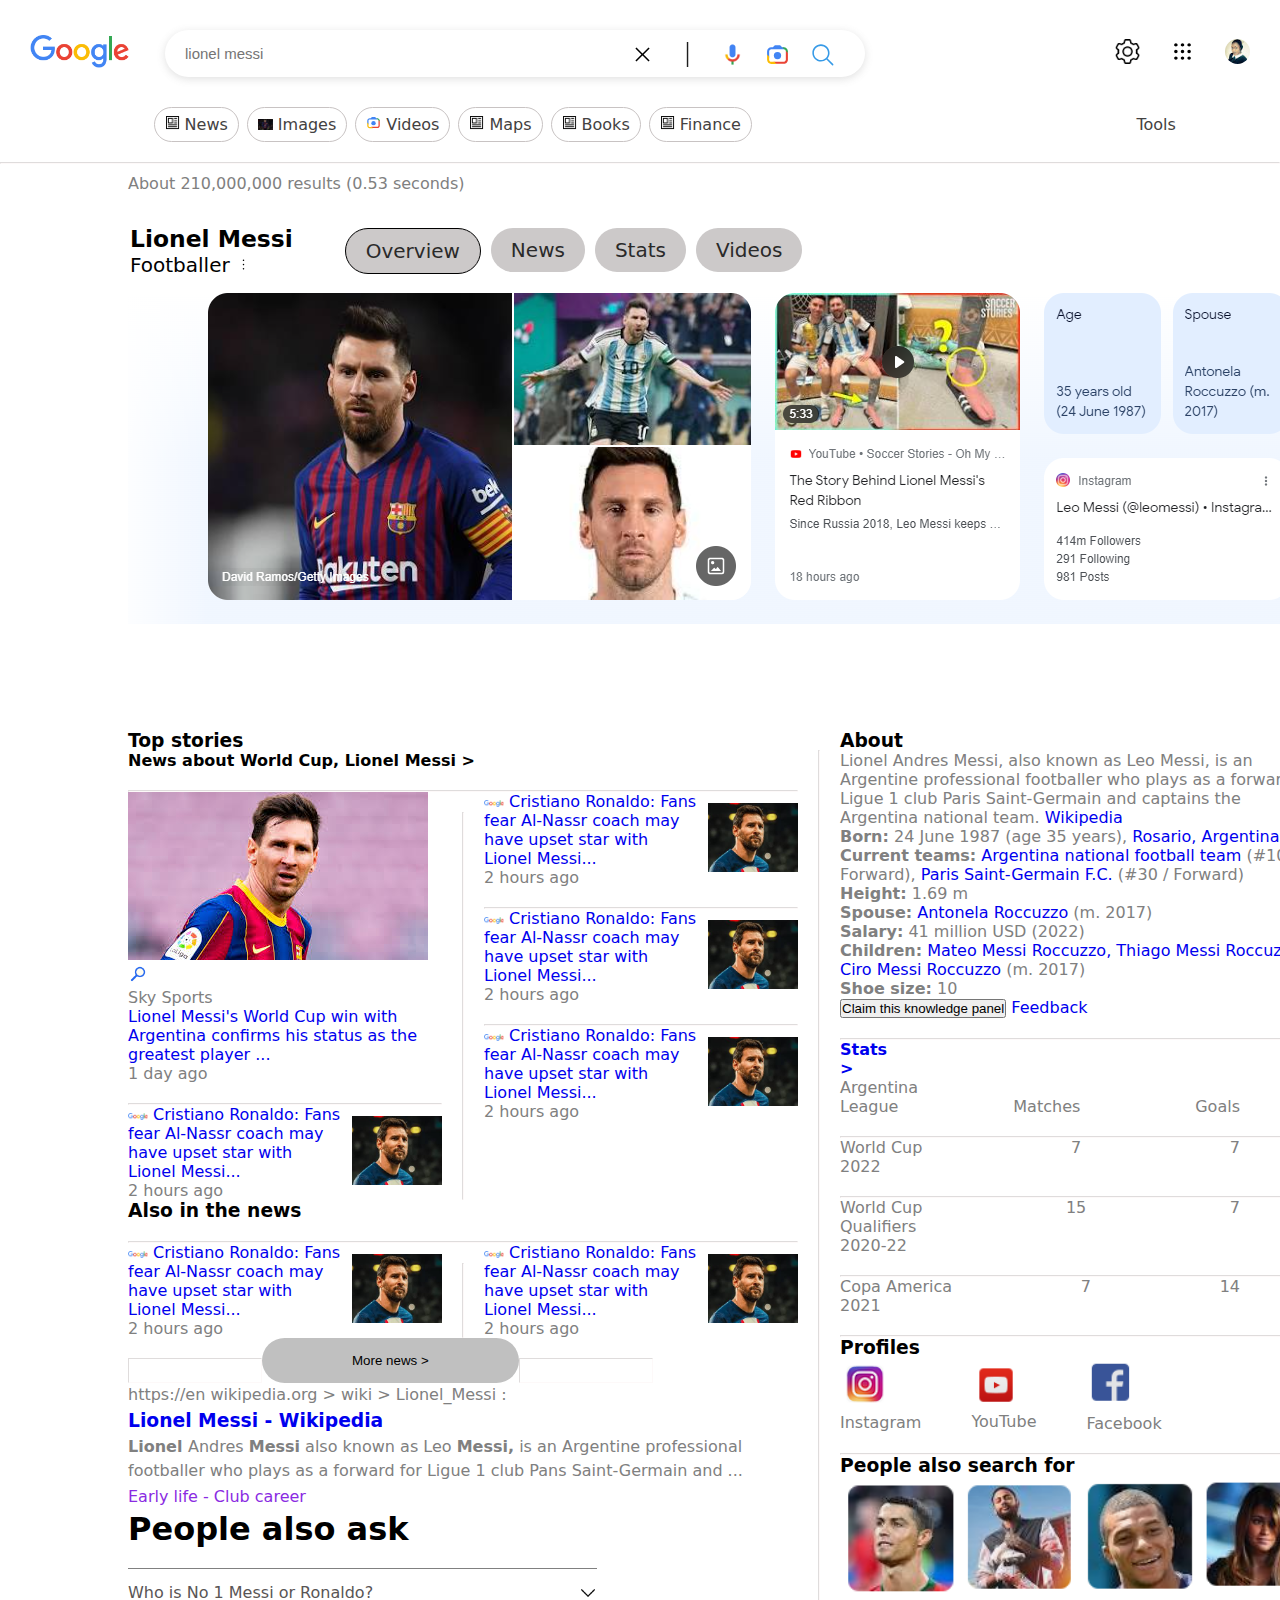
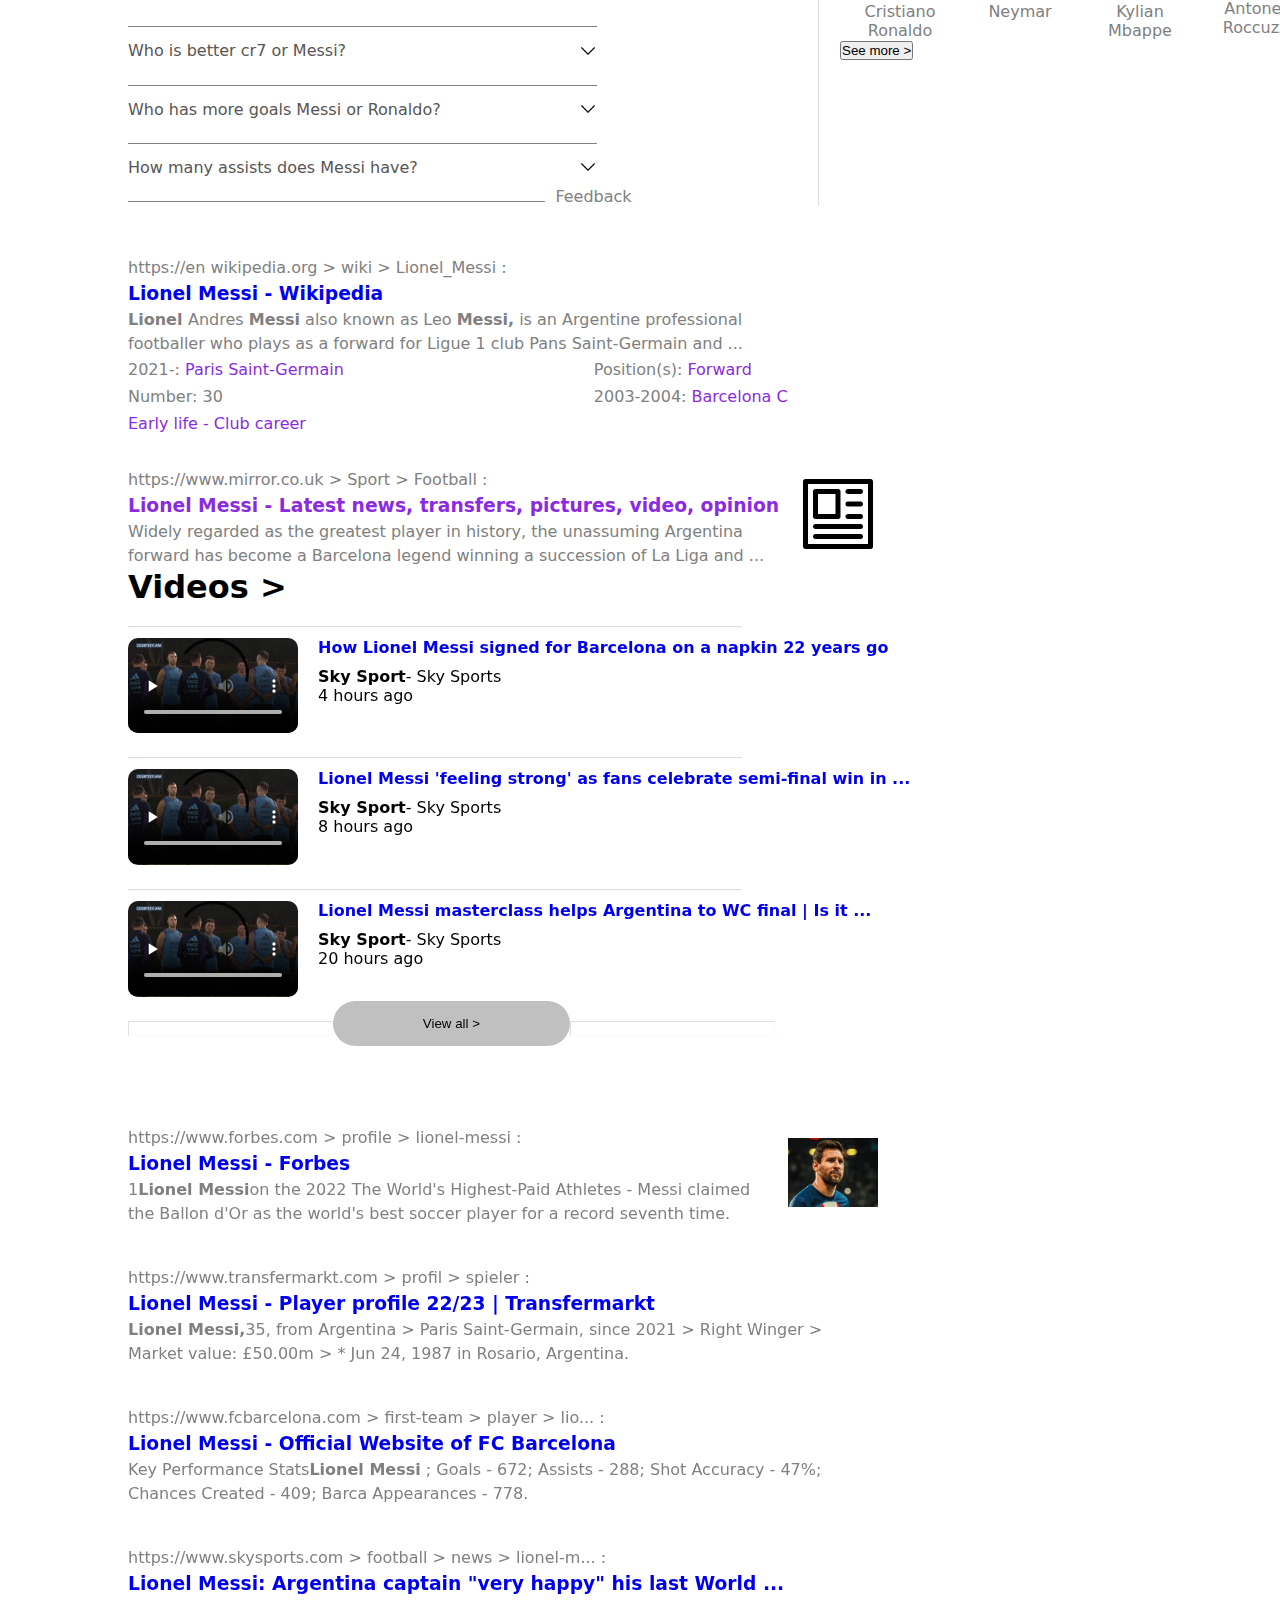
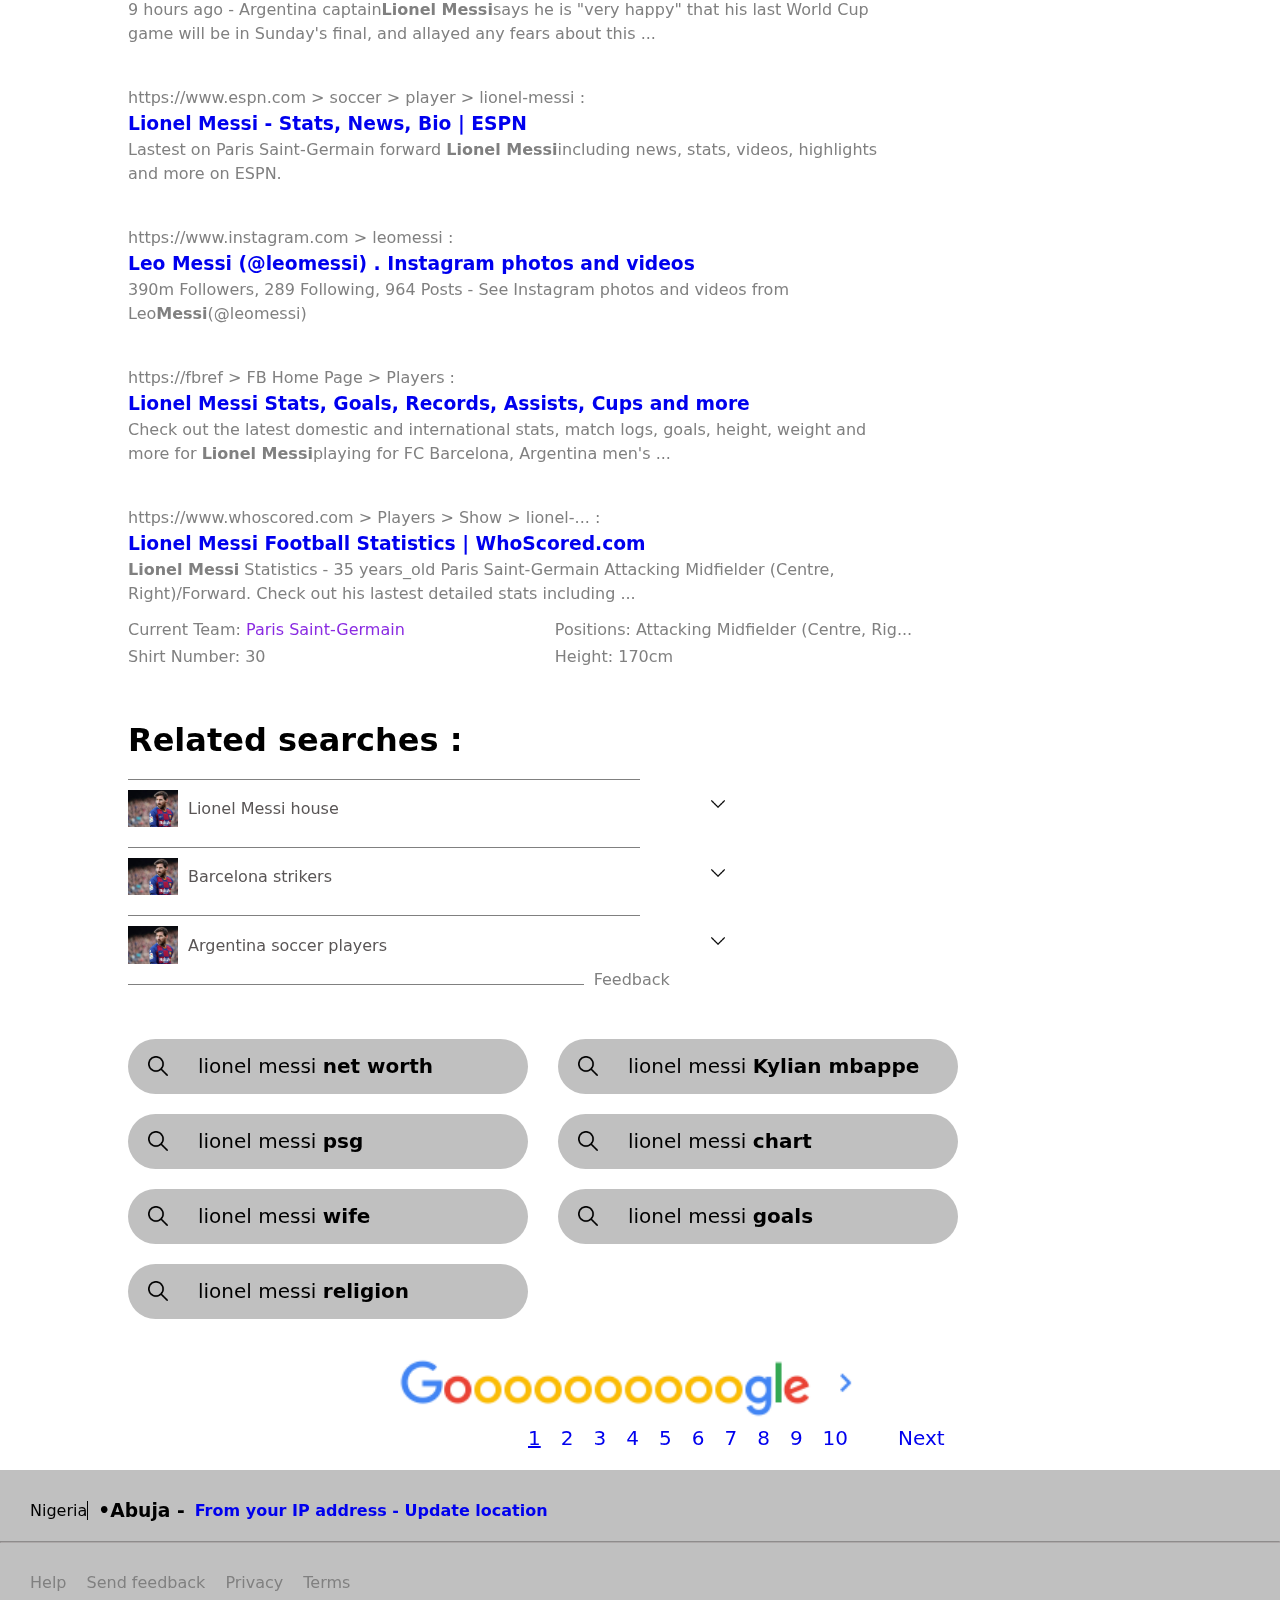
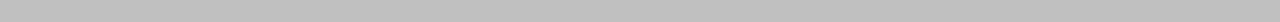
==== commit 11f31336: "changes made" ====
--- a/index.html
+++ b/index.html
@@ -486,7 +486,7 @@
             <p><b>Shoe size:</b> 10</p>
           </div>
           <div>
-            <button>Claim this knowledge panel</button>
+            <button class="claim">Claim this knowledge panel</button>
             <a href="#">Feedback</a>
           </div>
           <hr />
@@ -1051,7 +1051,7 @@
         <img src="./img/gooogle.PNG" alt="google" width="500px" />
         <div class="goooogle-div">
           <ul class="goooogle-ul">
-            <a href="#"><li>1</li></a>
+            <a href="#"><li class="li-active">1</li></a>
             <a href="#"><li>2</li></a>
             <a href="#"><li>3</li></a>
             <a href="#"><li>4</li></a>
--- a/styles.css
+++ b/styles.css
@@ -438,6 +438,17 @@
   /* justify-content: space-between; */
   margin-top: 5em;
 }
+.top-stories-container a {
+  text-decoration: none;
+  font-weight: 500;
+  /* color: blueviolet; */
+}
+.top-stories-container p {
+  color: gray;
+}
+.top-stories-container a:hover {
+  text-decoration: underline gray;
+}
 .contain-flex {
   /* display: flex; */
 }
@@ -452,8 +463,10 @@
 }
 .argentina {
   display: flex;
+  justify-content: space-between;
   gap: 50px;
   /* align-items: center; */
+  width: 400px;
 }
 .profile-media {
   display: flex;
@@ -535,7 +548,7 @@
 
 .frequent-questions hr {
   height: 1px;
-  width: 40%;
+  width: 70%;
   background: gray;
   border: none;
 }
@@ -841,13 +854,26 @@
 .goooogle-div {
   display: flex;
   gap: 50px;
-  margin-left: 26em;
-  /* align-items: center; */
+  margin-left: 20em;
+  font-size: 20px;
+  margin-bottom: 20px;
 }
 .goooogle-ul {
   display: flex;
   gap: 20px;
   /* align-items: center; */
+}
+.goooogle-ul li {
+  list-style-type: none;
+}
+.goooogle-ul .li-active {
+  text-decoration: underline;
+}
+.goooogle-div a {
+  text-decoration: none;
+}
+.goooogle-div a:hover {
+  text-decoration: underline;
 }
 
 /* footer section */
